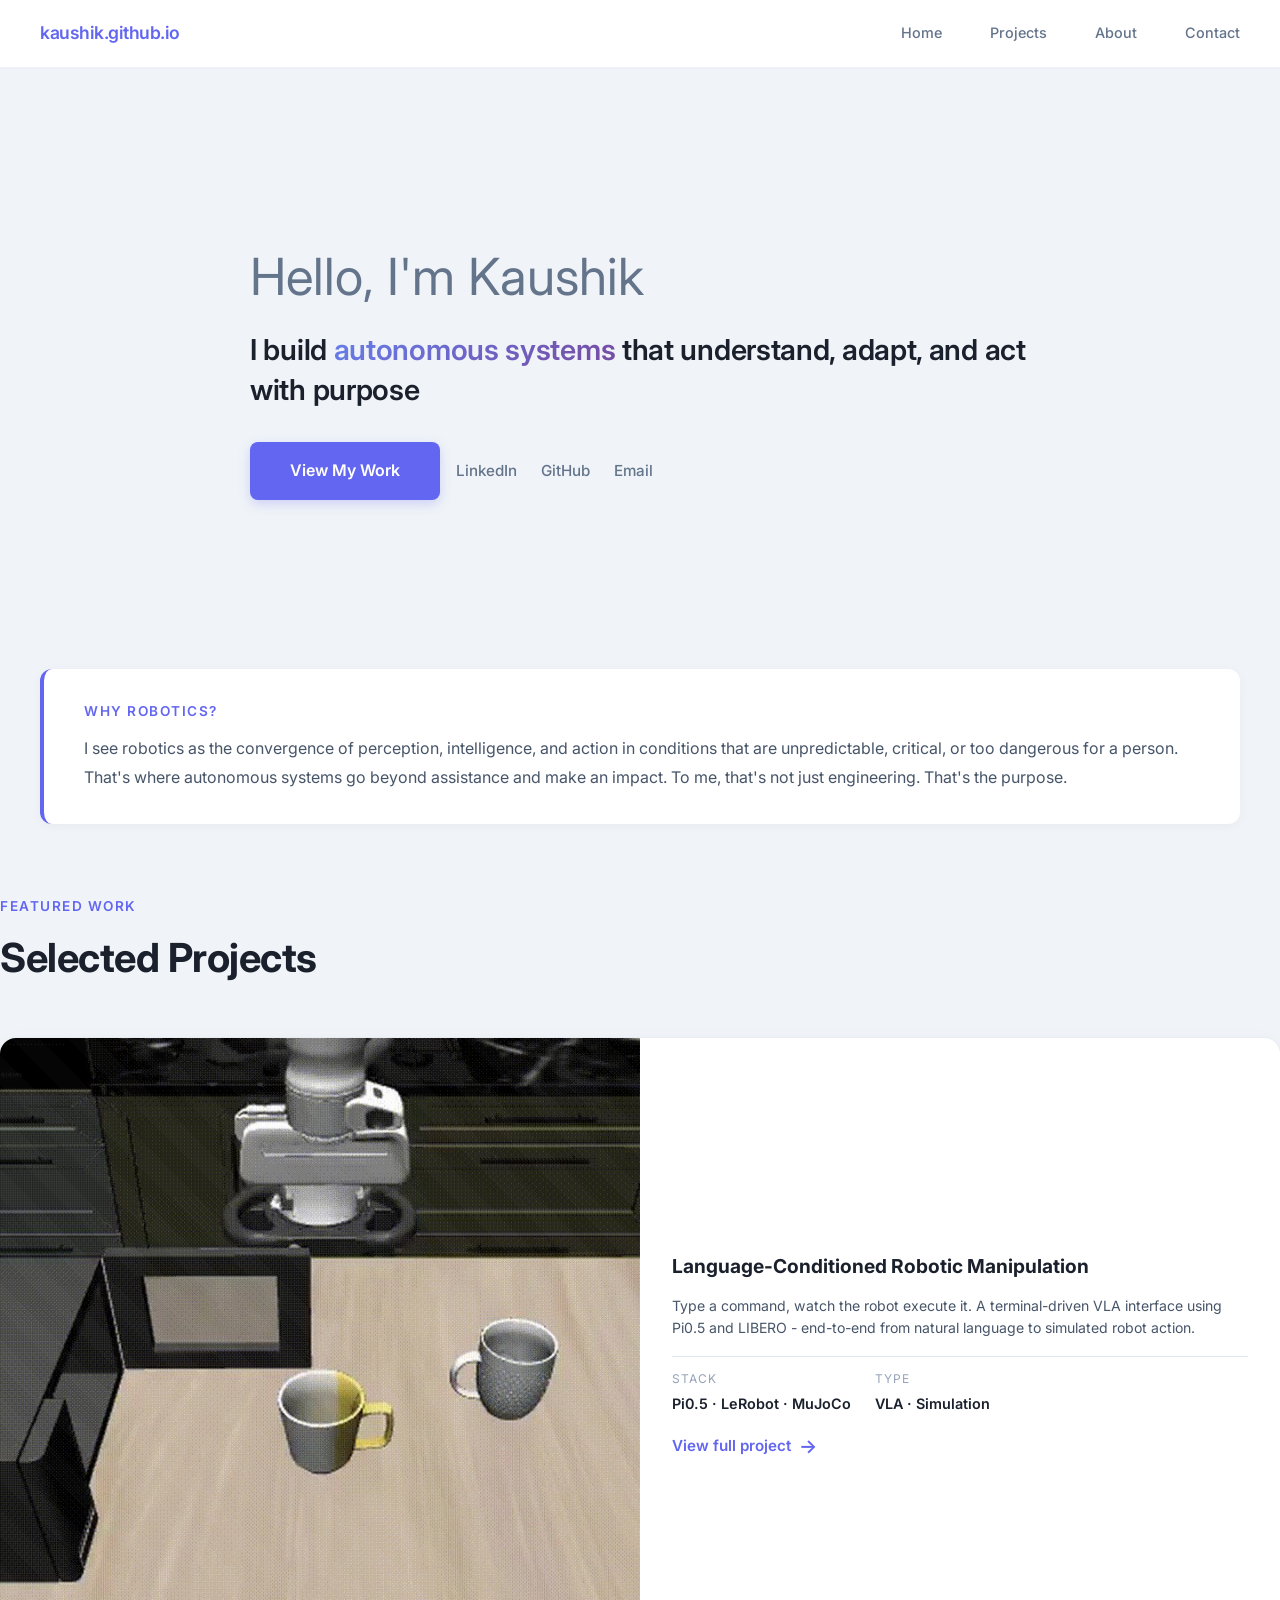
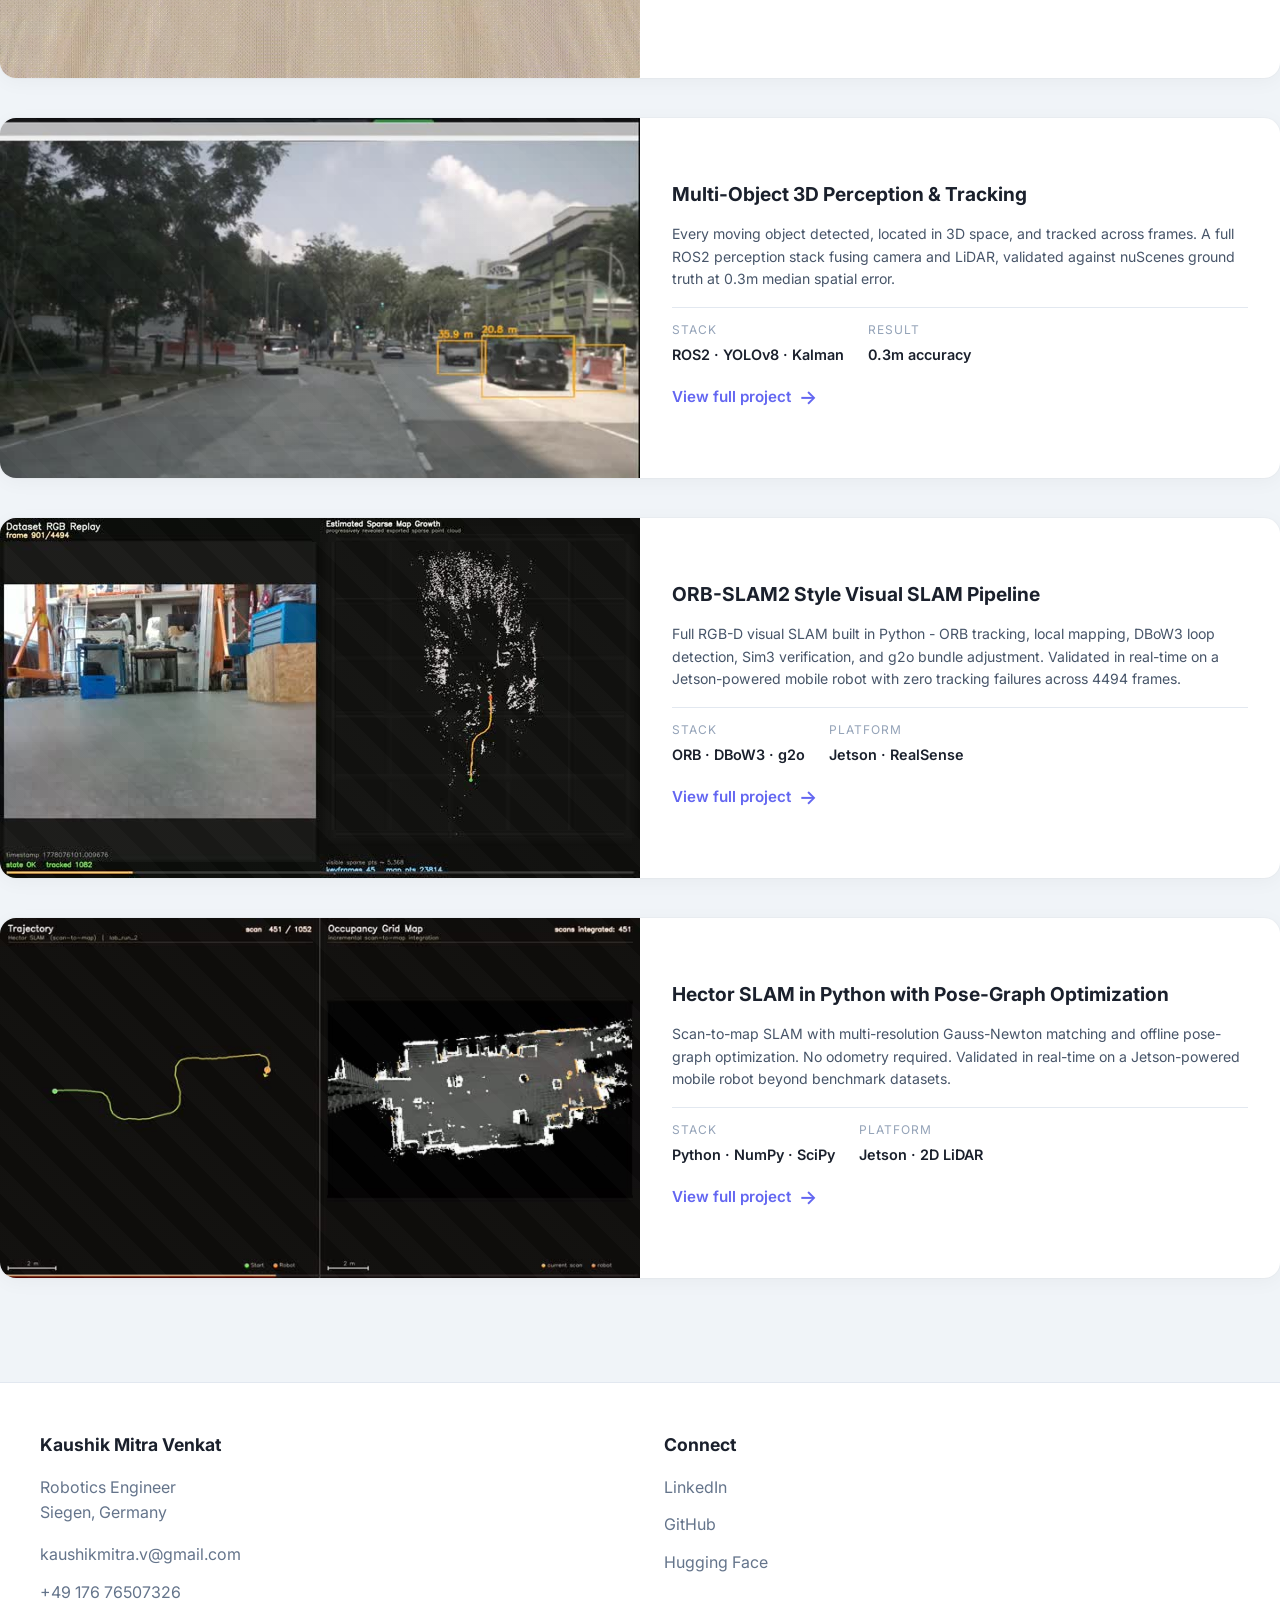
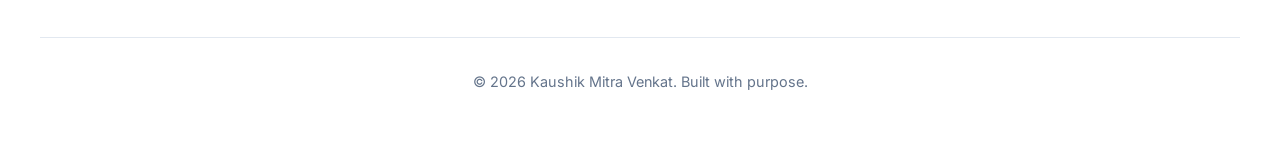
==== index.html @ 3b8bf7ac "Initial portfolio upload" ====
<!DOCTYPE html>
<html lang="en">
<head>
    <meta charset="UTF-8">
    <meta name="viewport" content="width=device-width, initial-scale=1.0">
    <meta name="description" content="Kaushik Mitra Venkat - Robotics Engineer specializing in perception systems, SLAM, and autonomous navigation">
    <title>Kaushik Mitra Venkat - Robotics Engineer</title>
    <link rel="stylesheet" href="styles.css">
</head>
<body>
    <!-- Navigation -->
    <nav>
        <div class="container">
            <div class="logo">kaushik.github.io</div>
            <ul class="nav-links">
                <li><a href="index.html">Home</a></li>
                <li><a href="projects.html">Projects</a></li>
                <li><a href="about.html">About</a></li>
                <li><a href="#contact">Contact</a></li>
            </ul>
        </div>
    </nav>

    <!-- Hero Section -->
    <section class="hero">
        <div class="container">
            <div class="hero-text-only">
                <div class="hero-greeting">Hello, I'm Kaushik</div>
                <div class="hero-mission">I build <span class="highlight">autonomous systems</span> that understand, adapt, and act with purpose</div>
                <div class="cta-buttons">
                    <a href="#projects" class="btn-primary">View My Work</a>
                    <div class="contact-links">
                        <a href="https://www.linkedin.com/in/kaushikmitra23/" target="_blank" class="contact-link">LinkedIn</a>
                        <a href="https://github.com/Kaushik-DIY" target="_blank" class="contact-link">GitHub</a>
                        <a href="mailto:kaushikmitra.v@gmail.com" class="contact-link">Email</a>
                    </div>
                </div>
            </div>
        </div>
    </section>

    <!-- Why Robotics -->
    <section class="container">
        <div class="why-robotics-full">
            <div class="why-robotics-label">Why Robotics?</div>
            <p>I see robotics as the convergence of perception, intelligence, and action in conditions that are unpredictable, critical, or too dangerous for a person. That's where autonomous systems go beyond assistance and make an impact. To me, that's not just engineering. That's the purpose.</p>
        </div>
    </section>

    <!-- Featured Projects -->
    <section class="section container" id="projects">
        <div class="section-header">
            <div class="section-label">Featured Work</div>
            <h2>Selected Projects</h2>
        </div>
        <div class="projects-list">

            <div class="project-card">
                <div class="project-visual">
                    <img src="assets/projects/pi05_poster.jpg"
                         data-gif="assets/projects/pi05_demo_preview.gif"
                         data-poster="assets/projects/pi05_poster.jpg"
                         alt="Language-Conditioned Robotic Manipulation"
                         class="gif-thumb">
                </div>
                <div class="project-details">
                    <div class="project-title">Language-Conditioned Robotic Manipulation</div>
                    <div class="project-impact">Type a command, watch the robot execute it. A terminal-driven VLA interface using Pi0.5 and LIBERO - end-to-end from natural language to simulated robot action.</div>
                    <div class="project-meta">
                        <div class="meta-item"><div class="meta-label">Stack</div><div class="meta-value">Pi0.5 · LeRobot · MuJoCo</div></div>
                        <div class="meta-item"><div class="meta-label">Type</div><div class="meta-value">VLA · Simulation</div></div>
                    </div>
                    <a href="project-pi05.html" class="project-link">View full project</a>
                </div>
            </div>

            <div class="project-card">
                <div class="project-visual">
                    <img src="assets/projects/mot_poster.jpg"
                         data-gif="assets/projects/mot_demo.gif"
                         data-poster="assets/projects/mot_poster.jpg"
                         alt="Multi-Object 3D Perception and Tracking"
                         class="gif-thumb">
                </div>
                <div class="project-details">
                    <div class="project-title">Multi-Object 3D Perception & Tracking</div>
                    <div class="project-impact">Every moving object detected, located in 3D space, and tracked across frames. A full ROS2 perception stack fusing camera and LiDAR, validated against nuScenes ground truth at 0.3m median spatial error.</div>
                    <div class="project-meta">
                        <div class="meta-item"><div class="meta-label">Stack</div><div class="meta-value">ROS2 · YOLOv8 · Kalman</div></div>
                        <div class="meta-item"><div class="meta-label">Result</div><div class="meta-value">0.3m accuracy</div></div>
                    </div>
                    <a href="project-mot.html" class="project-link">View full project</a>
                </div>
            </div>

            <div class="project-card">
                <div class="project-visual">
                    <img src="assets/projects/orb_slam_poster.jpg"
                         data-gif="assets/projects/orb_slam.gif"
                         data-poster="assets/projects/orb_slam_poster.jpg"
                         alt="PY-ORB Visual SLAM"
                         class="gif-thumb">
                </div>
                <div class="project-details">
                    <div class="project-title">ORB-SLAM2 Style Visual SLAM Pipeline</div>
                    <div class="project-impact">Full RGB-D visual SLAM built in Python - ORB tracking, local mapping, DBoW3 loop detection, Sim3 verification, and g2o bundle adjustment. Validated in real-time on a Jetson-powered mobile robot with zero tracking failures across 4494 frames.</div>
                    <div class="project-meta">
                        <div class="meta-item"><div class="meta-label">Stack</div><div class="meta-value">ORB · DBoW3 · g2o</div></div>
                        <div class="meta-item"><div class="meta-label">Platform</div><div class="meta-value">Jetson · RealSense</div></div>
                    </div>
                    <a href="project-orb.html" class="project-link">View full project</a>
                </div>
            </div>

            <div class="project-card">
                <div class="project-visual">
                    <img src="assets/projects/hector_slam_poster.jpg"
                         data-gif="assets/projects/hector_slam.gif"
                         data-poster="assets/projects/hector_slam_poster.jpg"
                         alt="Hector SLAM"
                         class="gif-thumb">
                </div>
                <div class="project-details">
                    <div class="project-title">Hector SLAM in Python with Pose-Graph Optimization</div>
                    <div class="project-impact">Scan-to-map SLAM with multi-resolution Gauss-Newton matching and offline pose-graph optimization. No odometry required. Validated in real-time on a Jetson-powered mobile robot beyond benchmark datasets.</div>
                    <div class="project-meta">
                        <div class="meta-item"><div class="meta-label">Stack</div><div class="meta-value">Python · NumPy · SciPy</div></div>
                        <div class="meta-item"><div class="meta-label">Platform</div><div class="meta-value">Jetson · 2D LiDAR</div></div>
                    </div>
                    <a href="project-hector.html" class="project-link">View full project</a>
                </div>
            </div>

        </div>
    </section>

    <!-- Footer -->
    <footer id="contact">
        <div class="container">
            <div class="footer-content">
                <div class="footer-section">
                    <h3>Kaushik Mitra Venkat</h3>
                    <p style="color: #64748b; margin-top: 0.5rem;">Robotics Engineer<br>Siegen, Germany</p>
                    <div class="footer-links" style="margin-top: 1rem;">
                        <a href="mailto:kaushikmitra.v@gmail.com">kaushikmitra.v@gmail.com</a>
                        <a href="tel:+4917676507326">+49 176 76507326</a>
                    </div>
                </div>
                <div class="footer-section">
                    <h3>Connect</h3>
                    <div class="footer-links">
                        <a href="https://www.linkedin.com/in/kaushikmitra23/" target="_blank">LinkedIn</a>
                        <a href="https://github.com/Kaushik-DIY" target="_blank">GitHub</a>
                        <a href="https://huggingface.co/Kaushik23" target="_blank">Hugging Face</a>
                    </div>
                </div>
            </div>
            <div class="footer-bottom">
                <p>© 2026 Kaushik Mitra Venkat. Built with purpose.</p>
            </div>
        </div>
    </footer>

    <script>
        // Smooth scroll
        document.querySelectorAll('a[href^="#"]').forEach(anchor => {
            anchor.addEventListener('click', function(e) {
                e.preventDefault();
                const target = document.querySelector(this.getAttribute('href'));
                if (target) target.scrollIntoView({ behavior: 'smooth', block: 'start' });
            });
        });

        // GIF hover-play - reliable poster/gif swap method
        document.querySelectorAll('.gif-thumb').forEach(img => {
            const gifSrc   = img.getAttribute('data-gif');
            const posterSrc = img.getAttribute('data-poster');

            // Ensure we start with poster (static)
            img.src = posterSrc;

            img.closest('.project-card').addEventListener('mouseenter', () => {
                img.src = gifSrc;
            });

            img.closest('.project-card').addEventListener('mouseleave', () => {
                img.src = posterSrc;
            });
        });
    </script>
</body>
</html>
---- styles.css ----
@import url('https://fonts.googleapis.com/css2?family=Inter:wght@300;400;500;600;700&display=swap');

* {
    margin: 0;
    padding: 0;
    box-sizing: border-box;
}

body {
    font-family: 'Inter', -apple-system, BlinkMacSystemFont, 'Segoe UI', sans-serif;
    background: #F0F4F8;
    color: #1a202c;
    line-height: 1.6;
    overflow-x: hidden;
}

.container {
    max-width: 1280px;
    margin: 0 auto;
    padding: 0 40px;
}

/* Navigation */
nav {
    background: rgba(255, 255, 255, 0.95);
    backdrop-filter: blur(12px);
    border-bottom: 1px solid rgba(99, 102, 241, 0.1);
    padding: 1.2rem 0;
    position: sticky;
    top: 0;
    z-index: 100;
    box-shadow: 0 1px 3px rgba(0, 0, 0, 0.02);
}

nav .container {
    display: flex;
    justify-content: space-between;
    align-items: center;
}

.logo {
    font-size: 1.1rem;
    font-weight: 600;
    color: #6366f1;
    letter-spacing: -0.5px;
}

.nav-links {
    display: flex;
    gap: 3rem;
    list-style: none;
}

.nav-links a {
    color: #64748b;
    text-decoration: none;
    font-weight: 500;
    font-size: 0.9rem;
    transition: color 0.3s;
}

.nav-links a:hover {
    color: #6366f1;
}

.resume-btn {
    background: #6366f1;
    color: white;
    padding: 0.65rem 1.8rem;
    border-radius: 6px;
    text-decoration: none;
    font-weight: 600;
    font-size: 0.9rem;
    transition: all 0.3s;
    box-shadow: 0 2px 8px rgba(99, 102, 241, 0.2);
}

.resume-btn:hover {
    background: #4f46e5;
    transform: translateY(-1px);
    box-shadow: 0 4px 12px rgba(99, 102, 241, 0.3);
}

/* Hero Section */
.hero {
    min-height: 65vh;
    display: flex;
    align-items: center;
    padding: 2.5rem 0 1.5rem;
    position: relative;
}

.hero-grid {
    display: grid;
    grid-template-columns: 1fr 420px;
    gap: 6rem;
    align-items: center;
}

.hero-text {
    animation: fadeInUp 0.8s ease-out;
}

@keyframes fadeInUp {
    from {
        opacity: 0;
        transform: translateY(20px);
    }
    to {
        opacity: 1;
        transform: translateY(0);
    }
}

.hero-greeting {
    font-size: 3.2rem;
    color: #64748b;
    margin-bottom: 0.75rem;
    font-weight: 400;
    white-space: nowrap;
}

.hero-mission {
    font-size: 1.6rem;
    font-weight: 600;
    color: #1a202c;
    line-height: 1.4;
    letter-spacing: -0.3px;
    margin-bottom: 2rem;
}

.hero-mission .highlight {
    background: linear-gradient(135deg, #667eea 0%, #764ba2 100%);
    -webkit-background-clip: text;
    -webkit-text-fill-color: transparent;
    background-clip: text;
}

.cta-buttons {
    display: flex;
    gap: 1rem;
    align-items: center;
}

.btn-primary {
    background: #6366f1;
    color: white;
    padding: 1rem 2.5rem;
    border-radius: 8px;
    text-decoration: none;
    font-weight: 600;
    transition: all 0.3s;
    border: none;
    cursor: pointer;
    font-size: 1rem;
    box-shadow: 0 4px 12px rgba(99, 102, 241, 0.25);
    display: inline-block;
}

.btn-primary:hover {
    background: #4f46e5;
    transform: translateY(-2px);
    box-shadow: 0 6px 20px rgba(99, 102, 241, 0.35);
}

.contact-links {
    display: flex;
    gap: 1.5rem;
    align-items: center;
}

.contact-link {
    color: #64748b;
    text-decoration: none;
    font-size: 0.95rem;
    font-weight: 500;
    transition: color 0.3s;
}

.contact-link:hover {
    color: #6366f1;
}

.hero-image-container {
    position: relative;
}

.hero-image {
    width: 100%;
    aspect-ratio: 1;
    border-radius: 16px;
    box-shadow: 
        0 20px 60px rgba(99, 102, 241, 0.15),
        0 0 0 1px rgba(99, 102, 241, 0.1);
    object-fit: cover;
}

/* Why Robotics - Full Width */
.why-robotics-full {
    background: white;
    padding: 2rem 2.5rem;
    border-radius: 12px;
    border-left: 4px solid #6366f1;
    margin: 1rem 0 2rem 0;
    box-shadow: 0 2px 12px rgba(0, 0, 0, 0.04);
}

.why-robotics-label {
    font-size: 0.85rem;
    color: #6366f1;
    font-weight: 600;
    text-transform: uppercase;
    letter-spacing: 1.5px;
    margin-bottom: 0.75rem;
}

.why-robotics-full p {
    color: #475569;
    line-height: 1.8;
    font-size: 1rem;
}

/* Sections */
.section {
    padding: 2.5rem 0;
    position: relative;
}

.section-header {
    margin-bottom: 3rem;
}

.section-label {
    font-size: 0.85rem;
    color: #6366f1;
    font-weight: 600;
    text-transform: uppercase;
    letter-spacing: 1.5px;
    margin-bottom: 0.5rem;
}

.section-header h2 {
    font-size: 2.5rem;
    font-weight: 700;
    color: #1a202c;
    letter-spacing: -0.5px;
}

/* Project Cards */
.projects-list {
    display: flex;
    flex-direction: column;
    gap: 2.5rem;
}

.project-card {
    background: white;
    border-radius: 16px;
    overflow: hidden;
    box-shadow: 
        0 4px 20px rgba(0, 0, 0, 0.04),
        0 0 0 1px rgba(0, 0, 0, 0.02);
    transition: all 0.4s cubic-bezier(0.4, 0, 0.2, 1);
    display: grid;
    grid-template-columns: 1fr 1fr;
}

.project-card:hover {
    transform: translateY(-8px);
    box-shadow: 
        0 20px 40px rgba(99, 102, 241, 0.12),
        0 0 0 1px rgba(99, 102, 241, 0.1);
}

.project-visual {
    background: linear-gradient(135deg, #667eea 0%, #764ba2 100%);
    position: relative;
    overflow: hidden;
    min-height: 160px;
    display: flex;
    align-items: center;
    justify-content: center;
}

.project-visual img,
.project-visual video {
    width: 100%;
    height: 100%;
    object-fit: cover;
}

.project-visual::before {
    content: '';
    position: absolute;
    top: 0;
    left: 0;
    right: 0;
    bottom: 0;
    background: repeating-linear-gradient(
        45deg,
        transparent,
        transparent 20px,
        rgba(255, 255, 255, 0.02) 20px,
        rgba(255, 255, 255, 0.02) 40px
    );
}

.project-icon {
    font-size: 6rem;
    position: relative;
    z-index: 1;
    filter: drop-shadow(0 4px 12px rgba(0, 0, 0, 0.2));
}

.project-details {
    padding: 1.8rem 2rem;
    display: flex;
    flex-direction: column;
    justify-content: center;
}



.project-title {
    font-size: 1.2rem;
    font-weight: 700;
    margin-bottom: 1rem;
    color: #1a202c;
    line-height: 1.3;
}

.project-impact {
    color: #475569;
    margin-bottom: 1rem;
    line-height: 1.6;
    font-size: 0.88rem;
}

.project-meta {
    display: flex;
    gap: 1.5rem;
    margin-bottom: 1rem;
    padding-top: 0.75rem;
    border-top: 1px solid #e2e8f0;
}

.meta-item {
    display: flex;
    flex-direction: column;
    gap: 0.25rem;
}

.meta-label {
    font-size: 0.75rem;
    color: #94a3b8;
    text-transform: uppercase;
    letter-spacing: 1px;
}

.meta-value {
    font-weight: 600;
    color: #1a202c;
    font-size: 0.9rem;
}

.project-link {
    color: #6366f1;
    text-decoration: none;
    font-weight: 600;
    display: inline-flex;
    align-items: center;
    gap: 0.5rem;
    transition: gap 0.3s;
    font-size: 0.95rem;
}

.project-link:hover {
    gap: 0.8rem;
}

.project-link::after {
    content: '→';
    font-size: 1.2rem;
}

/* Alternate gradients */
.project-card:nth-child(2) .project-visual {
    background: linear-gradient(135deg, #f093fb 0%, #f5576c 100%);
}

.project-card:nth-child(3) .project-visual {
    background: linear-gradient(135deg, #4facfe 0%, #00f2fe 100%);
}

.project-card:nth-child(4) .project-visual {
    background: linear-gradient(135deg, #43e97b 0%, #38f9d7 100%);
}

.project-card:nth-child(5) .project-visual {
    background: linear-gradient(135deg, #fa709a 0%, #fee140 100%);
}

/* Footer */
footer {
    background: white;
    border-top: 1px solid #e2e8f0;
    padding: 3rem 0;
    margin-top: 4rem;
}

.footer-content {
    display: grid;
    grid-template-columns: 1fr 1fr;
    gap: 3rem;
    margin-bottom: 2rem;
}

.footer-section h3 {
    font-size: 1.1rem;
    margin-bottom: 1rem;
    color: #1a202c;
}

.footer-links {
    display: flex;
    flex-direction: column;
    gap: 0.75rem;
}

.footer-links a {
    color: #64748b;
    text-decoration: none;
    transition: color 0.3s;
}

.footer-links a:hover {
    color: #6366f1;
}

.footer-bottom {
    text-align: center;
    padding-top: 2rem;
    border-top: 1px solid #e2e8f0;
    color: #64748b;
    font-size: 0.9rem;
}

/* Mobile Responsive */
@media (max-width: 768px) {
    .hero-grid {
        grid-template-columns: 1fr;
        gap: 3rem;
    }
    
    .hero-image-container {
        order: -1;
        max-width: 300px;
        margin: 0 auto;
    }
    
    .hero-greeting {
        font-size: 1.5rem;
    }
    
    .hero-mission {
        font-size: 2rem;
    }
    
    .project-card {
        grid-template-columns: 1fr;
    }
    
    .project-visual {
        min-height: 250px;
    }
    
    .footer-content {
        grid-template-columns: 1fr;
    }
    
    .nav-links {
        gap: 1.5rem;
    }
}

/* ── Hero text-only (no photo) ── */
.hero-text-only {
    max-width: 780px;
    animation: fadeInUp 0.8s ease-out;
}

.hero-text-only .hero-greeting {
    font-size: 3.2rem;
    color: #64748b;
    margin-bottom: 0.75rem;
    font-weight: 400;
    white-space: nowrap;
}

.hero-text-only .hero-mission {
    font-size: 1.8rem;
    font-weight: 600;
    color: #1a202c;
    line-height: 1.4;
    letter-spacing: -0.3px;
    margin-bottom: 2rem;
}

/* ── GIF hover-play ── */
.hover-gif {
    width: 100%;
    height: 100%;
    object-fit: cover;
    display: block;
    cursor: pointer;
    transition: opacity 0.2s ease;
}

.project-card:not(:hover) .hover-gif {
    opacity: 0.92;
}

/* ── GIF thumbnail hover-play ── */
.gif-thumb {
    width: 100%;
    height: 100%;
    object-fit: cover;
    display: block;
    cursor: pointer;
}
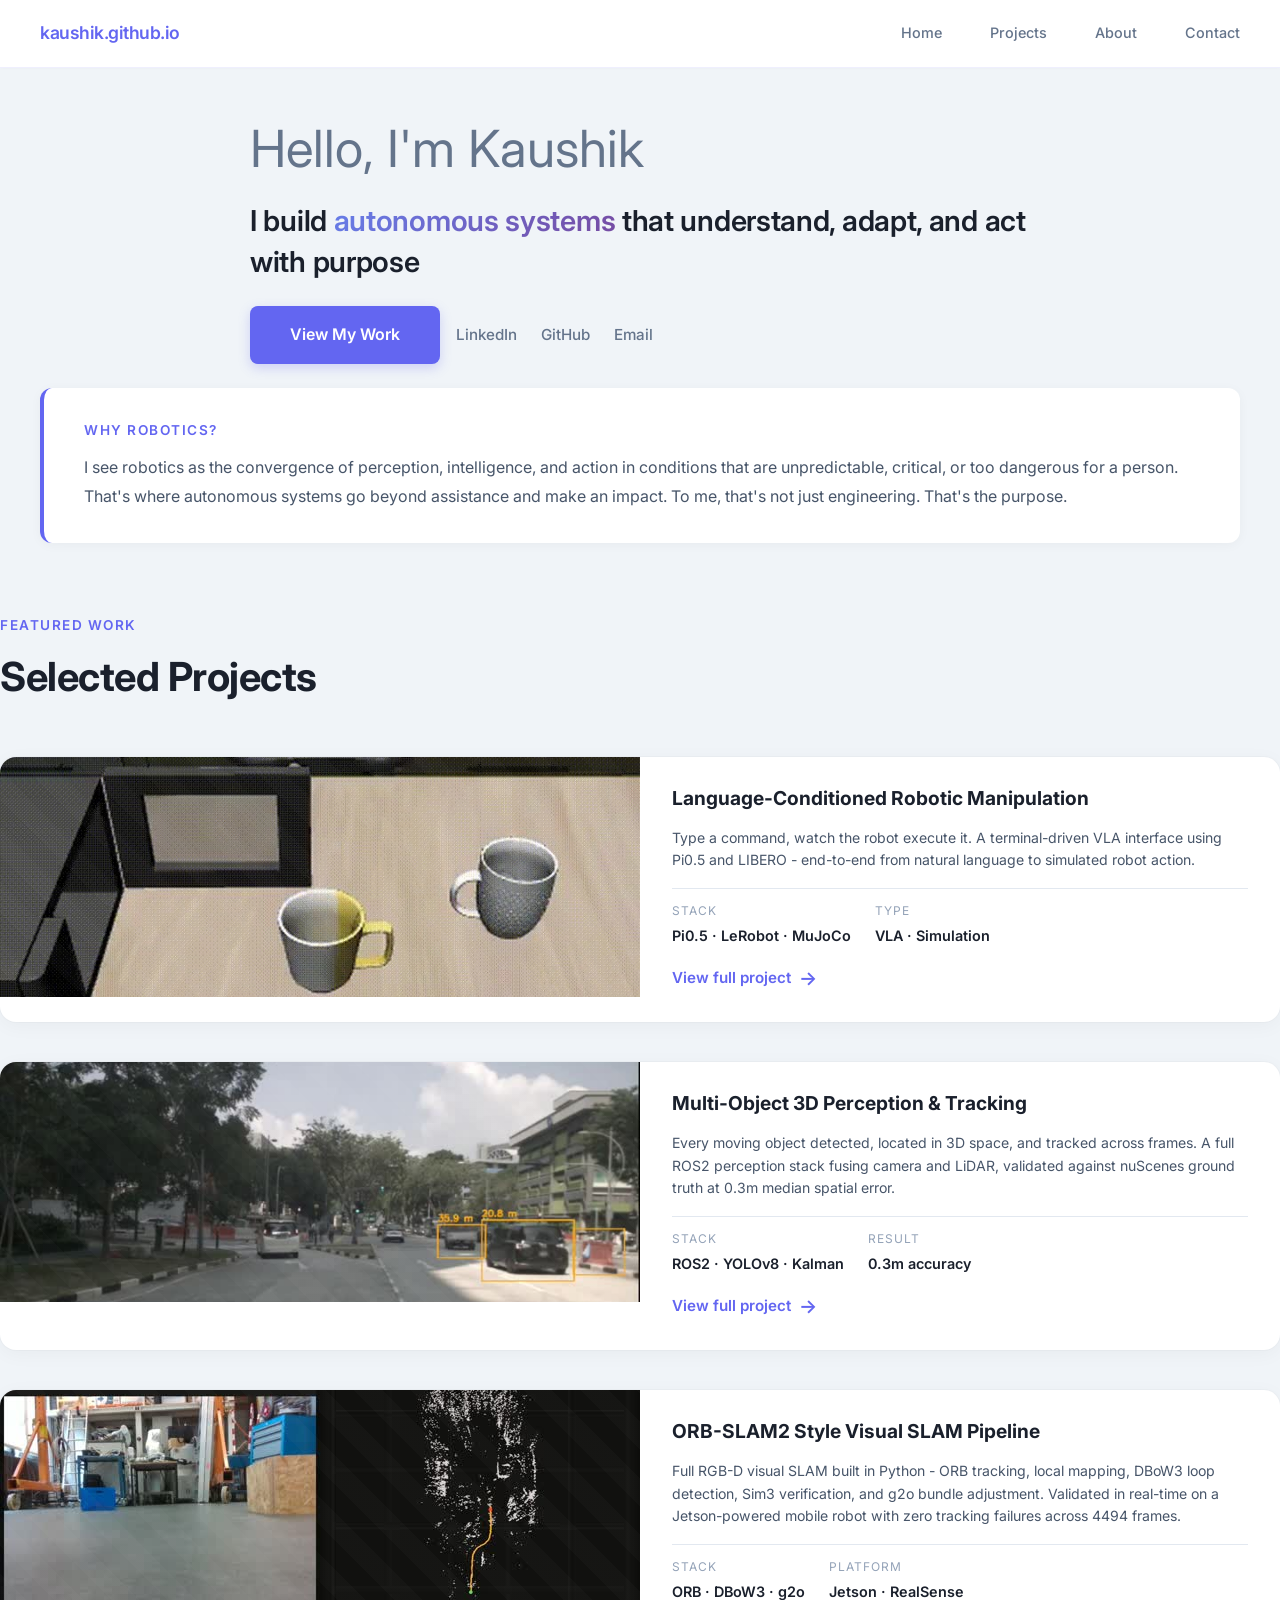
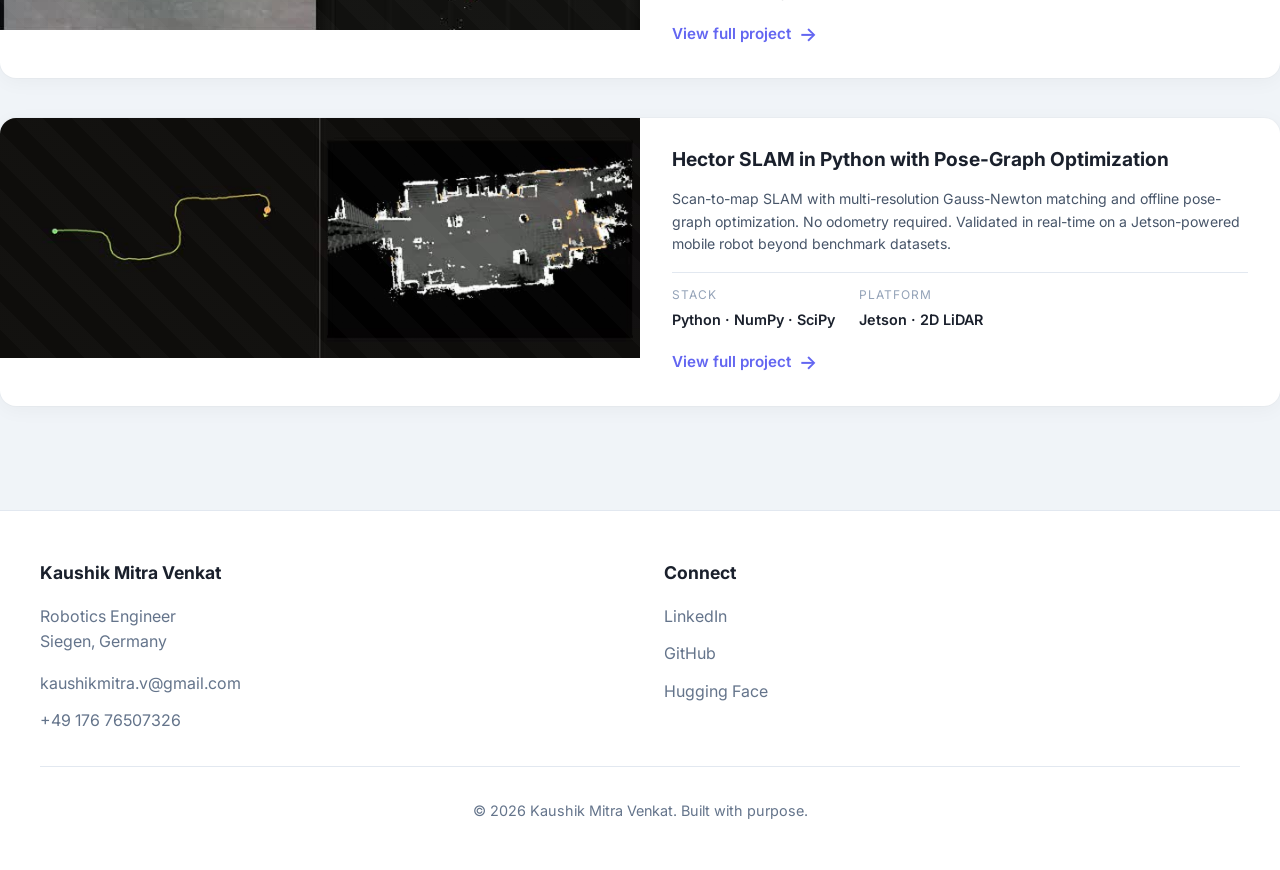
==== commit 4de69586: "Add styles for card height consistency and layout fixes Added CSS styles to enforce consistent card " ====
--- a/index.html
+++ b/index.html
@@ -6,6 +6,35 @@
     <meta name="description" content="Kaushik Mitra Venkat - Robotics Engineer specializing in perception systems, SLAM, and autonomous navigation">
     <title>Kaushik Mitra Venkat - Robotics Engineer</title>
     <link rel="stylesheet" href="styles.css">
+    <style>
+        /* Fix: enforce consistent card visual height across all cards */
+        .project-visual {
+            height: 240px !important;
+            min-height: 240px !important;
+        }
+        .project-visual img,
+        .project-visual .gif-thumb {
+            width: 100%;
+            height: 100%;
+            object-fit: cover;
+            display: block;
+        }
+        /* Fix: reduce gap between CTA buttons and Why Robotics section */
+        .hero {
+            min-height: auto !important;
+            padding-bottom: 1.5rem !important;
+        }
+        .why-robotics-full {
+            margin-top: 0 !important;
+            margin-bottom: 2rem !important;
+        }
+        .cta-buttons {
+            margin-bottom: 0 !important;
+        }
+        .hero-text-only .hero-mission {
+            margin-bottom: 1.5rem !important;
+        }
+    </style>
 </head>
 <body>
     <!-- Navigation -->
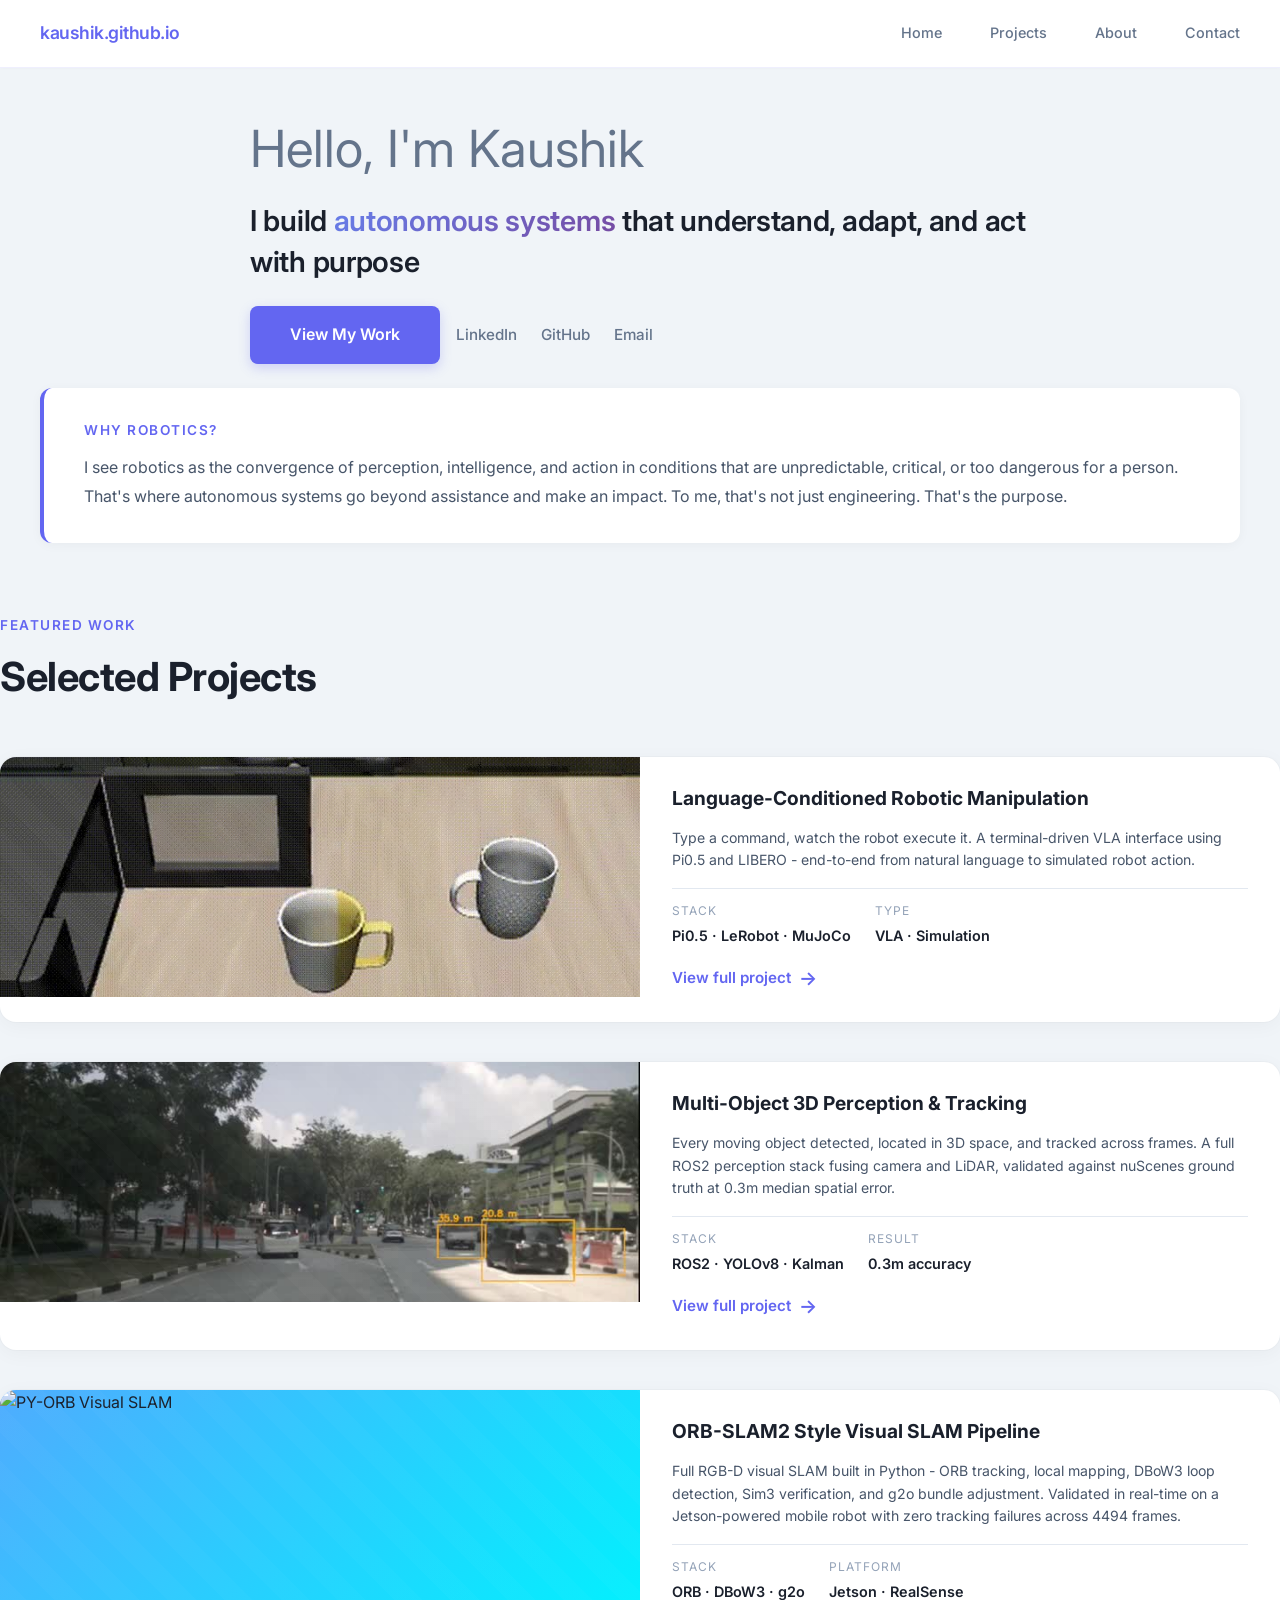
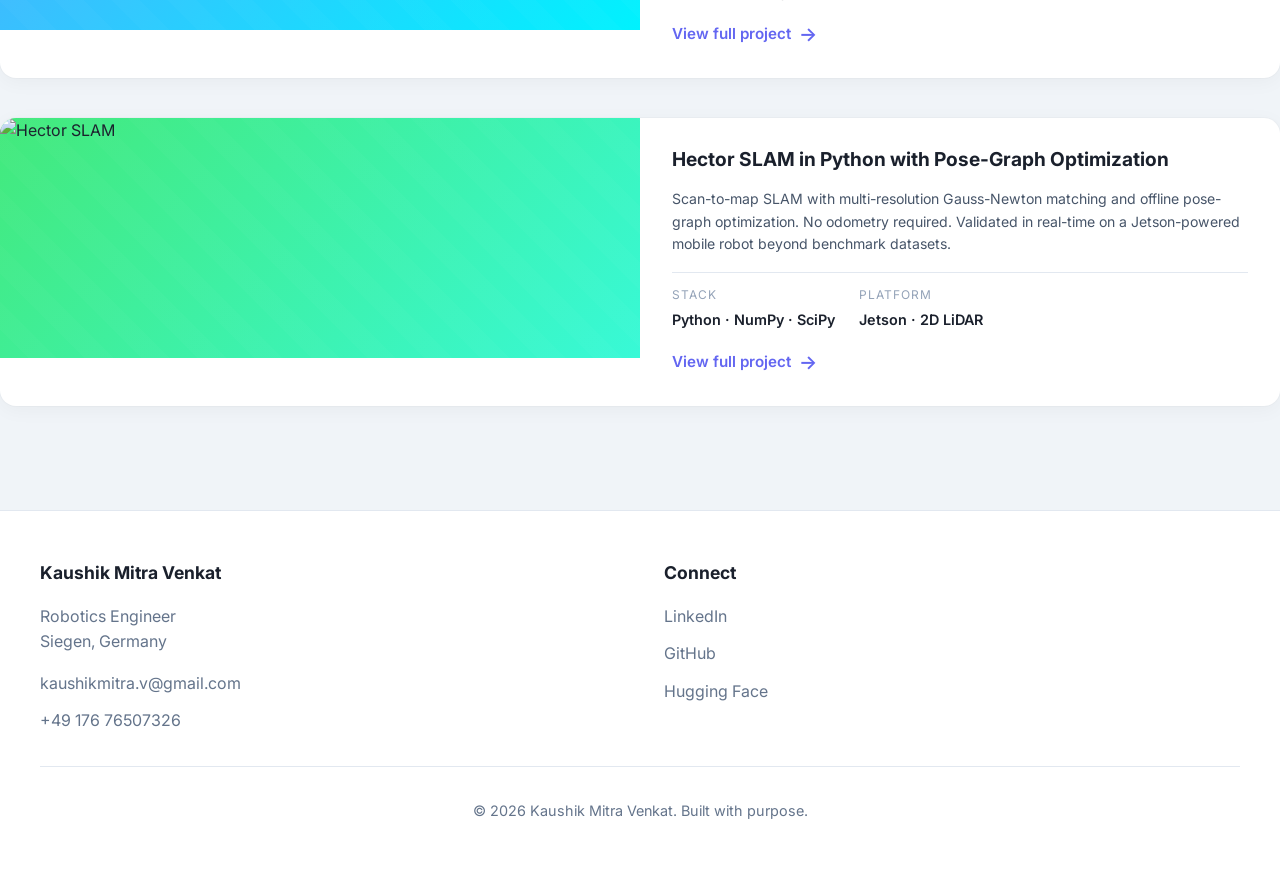
==== commit 40100b4d: "Update project images and data attributes" ====
--- a/index.html
+++ b/index.html
@@ -124,9 +124,9 @@
 
             <div class="project-card">
                 <div class="project-visual">
-                    <img src="assets/projects/orb_slam_poster.jpg"
-                         data-gif="assets/projects/orb_slam.gif"
-                         data-poster="assets/projects/orb_slam_poster.jpg"
+                    <img src="assets/projects/orb_card_poster.jpg"
+                         data-gif="assets/projects/orb_card.gif"
+                         data-poster="assets/projects/orb_card_poster.jpg"
                          alt="PY-ORB Visual SLAM"
                          class="gif-thumb">
                 </div>
@@ -143,9 +143,9 @@
 
             <div class="project-card">
                 <div class="project-visual">
-                    <img src="assets/projects/hector_slam_poster.jpg"
-                         data-gif="assets/projects/hector_slam.gif"
-                         data-poster="assets/projects/hector_slam_poster.jpg"
+                    <img src="assets/projects/hector_card_poster.jpg"
+                         data-gif="assets/projects/hector_card.gif"
+                         data-poster="assets/projects/hector_card_poster.jpg"
                          alt="Hector SLAM"
                          class="gif-thumb">
                 </div>
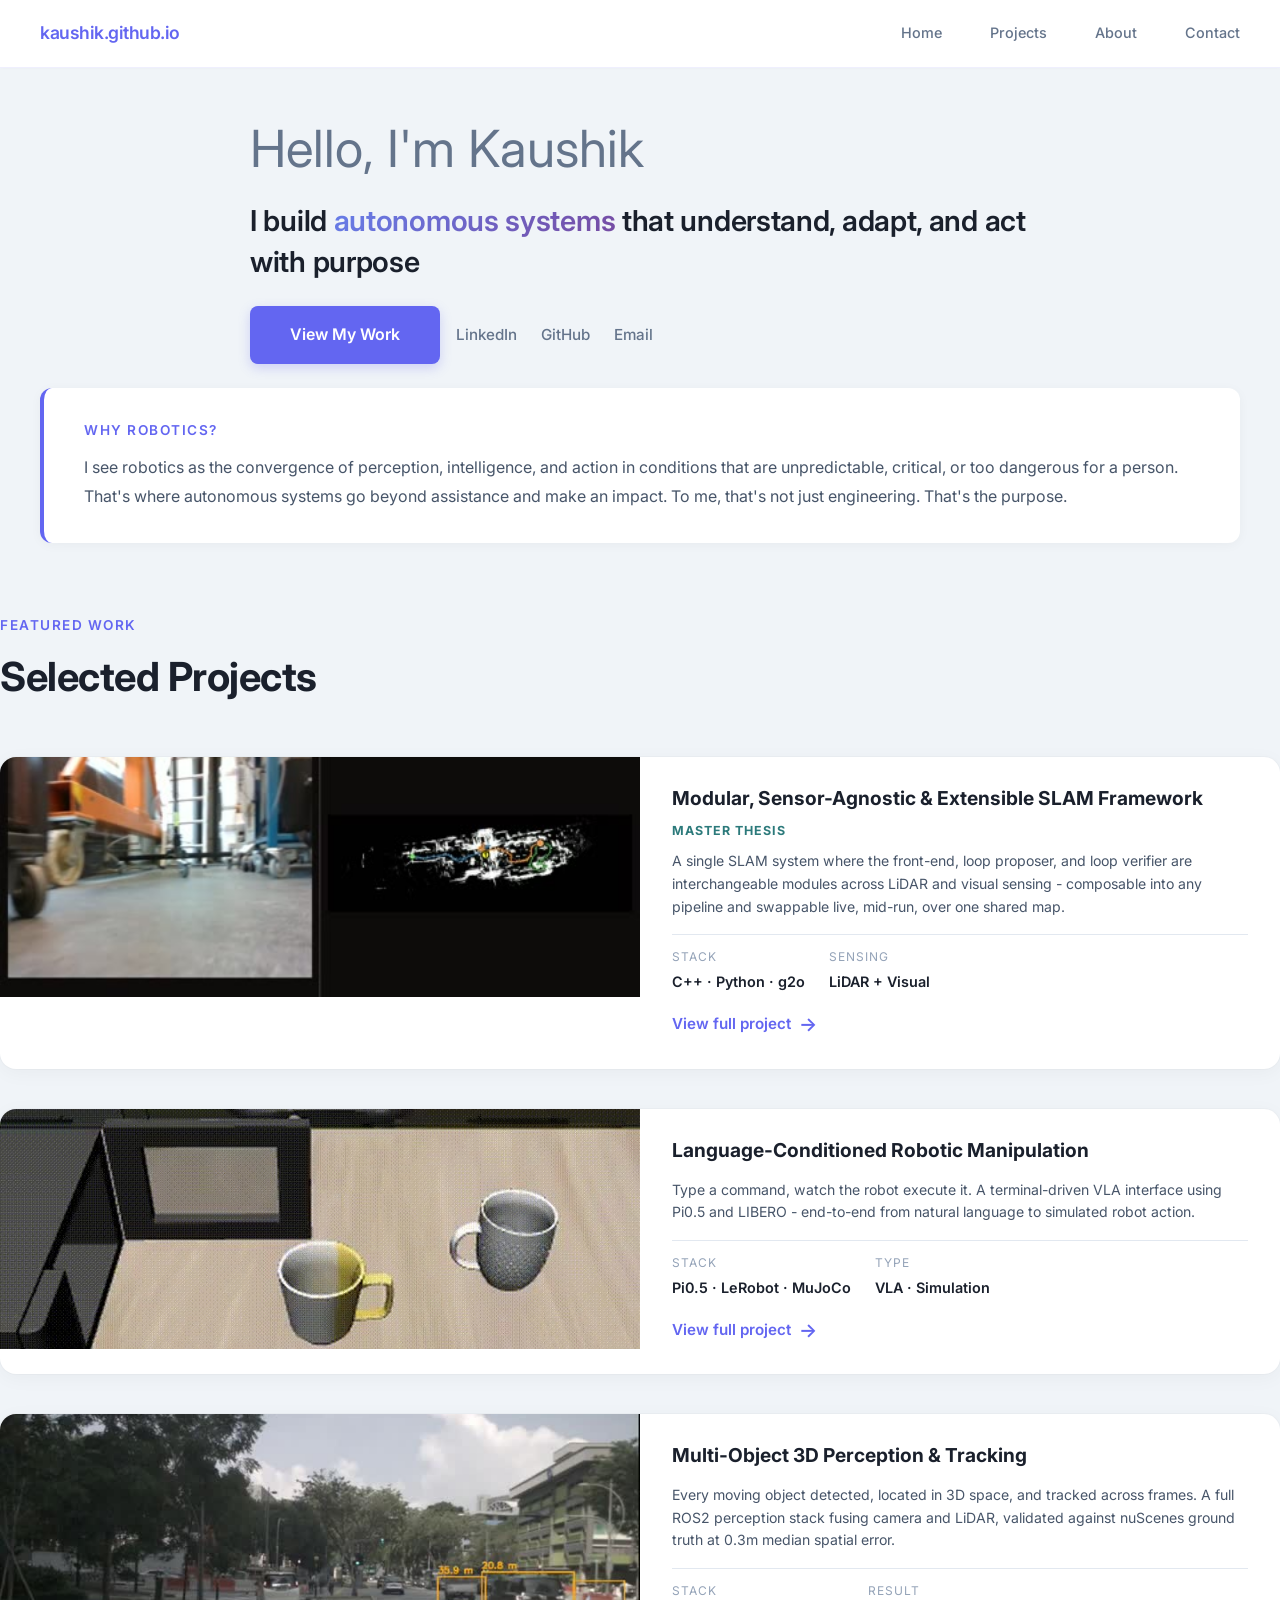
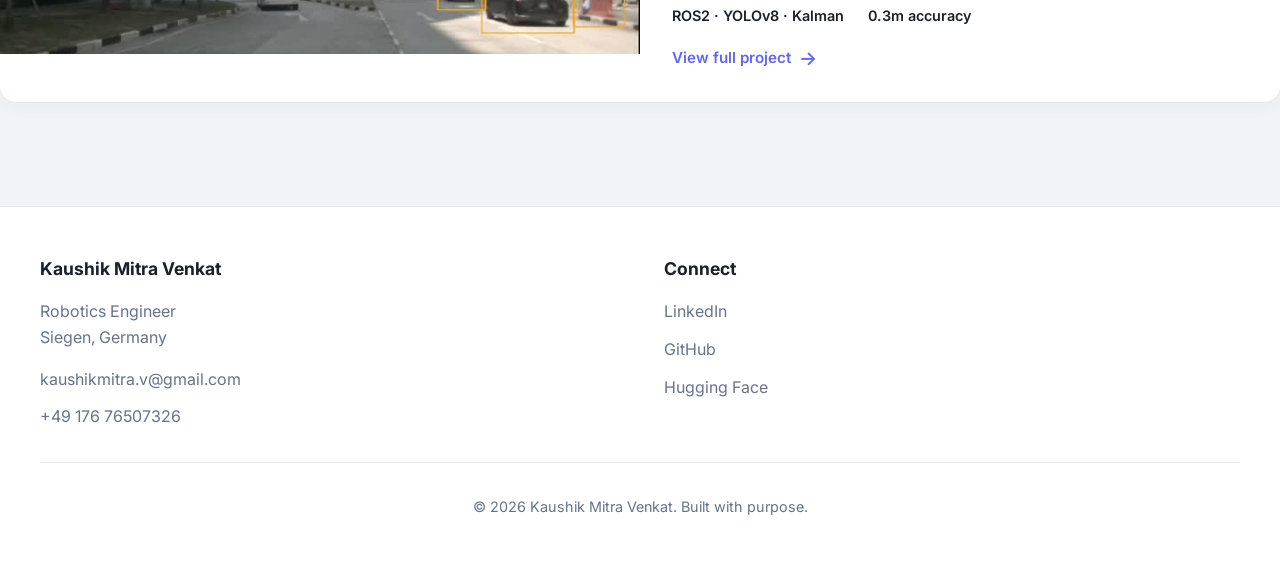
==== commit fe9479c3: "Add Modular SLAM Framework (Master Thesis) project; plain title cards - New project-slam.html (video" ====
--- a/index.html
+++ b/index.html
@@ -86,6 +86,26 @@
 
             <div class="project-card">
                 <div class="project-visual">
+                    <img src="assets/projects/slam_card_poster.jpg"
+                         data-gif="assets/projects/slam_card.gif"
+                         data-poster="assets/projects/slam_card_poster.jpg"
+                         alt="Modular, Sensor-Agnostic & Extensible SLAM Framework"
+                         class="gif-thumb">
+                </div>
+                <div class="project-details">
+                    <div class="project-title">Modular, Sensor-Agnostic &amp; Extensible SLAM Framework</div>
+                    <div style="font-size:0.78rem; font-weight:700; color:#2c7a7b; text-transform:uppercase; letter-spacing:1px; margin:-0.35rem 0 0.6rem;">Master Thesis</div>
+                    <div class="project-impact">A single SLAM system where the front-end, loop proposer, and loop verifier are interchangeable modules across LiDAR and visual sensing - composable into any pipeline and swappable live, mid-run, over one shared map.</div>
+                    <div class="project-meta">
+                        <div class="meta-item"><div class="meta-label">Stack</div><div class="meta-value">C++ · Python · g2o</div></div>
+                        <div class="meta-item"><div class="meta-label">Sensing</div><div class="meta-value">LiDAR + Visual</div></div>
+                    </div>
+                    <a href="project-slam.html" class="project-link">View full project</a>
+                </div>
+            </div>
+
+            <div class="project-card">
+                <div class="project-visual">
                     <img src="assets/projects/pi05_poster.jpg"
                          data-gif="assets/projects/pi05_demo_preview.gif"
                          data-poster="assets/projects/pi05_poster.jpg"
@@ -119,44 +139,6 @@
                         <div class="meta-item"><div class="meta-label">Result</div><div class="meta-value">0.3m accuracy</div></div>
                     </div>
                     <a href="project-mot.html" class="project-link">View full project</a>
-                </div>
-            </div>
-
-            <div class="project-card">
-                <div class="project-visual">
-                    <img src="assets/projects/orb_card_poster.jpg"
-                         data-gif="assets/projects/orb_card.gif"
-                         data-poster="assets/projects/orb_card_poster.jpg"
-                         alt="PY-ORB Visual SLAM"
-                         class="gif-thumb">
-                </div>
-                <div class="project-details">
-                    <div class="project-title">ORB-SLAM2 Style Visual SLAM Pipeline</div>
-                    <div class="project-impact">Full RGB-D visual SLAM built in Python - ORB tracking, local mapping, DBoW3 loop detection, Sim3 verification, and g2o bundle adjustment. Validated in real-time on a Jetson-powered mobile robot with zero tracking failures across 4494 frames.</div>
-                    <div class="project-meta">
-                        <div class="meta-item"><div class="meta-label">Stack</div><div class="meta-value">ORB · DBoW3 · g2o</div></div>
-                        <div class="meta-item"><div class="meta-label">Platform</div><div class="meta-value">Jetson · RealSense</div></div>
-                    </div>
-                    <a href="project-orb.html" class="project-link">View full project</a>
-                </div>
-            </div>
-
-            <div class="project-card">
-                <div class="project-visual">
-                    <img src="assets/projects/hector_card_poster.jpg"
-                         data-gif="assets/projects/hector_card.gif"
-                         data-poster="assets/projects/hector_card_poster.jpg"
-                         alt="Hector SLAM"
-                         class="gif-thumb">
-                </div>
-                <div class="project-details">
-                    <div class="project-title">Hector SLAM in Python with Pose-Graph Optimization</div>
-                    <div class="project-impact">Scan-to-map SLAM with multi-resolution Gauss-Newton matching and offline pose-graph optimization. No odometry required. Validated in real-time on a Jetson-powered mobile robot beyond benchmark datasets.</div>
-                    <div class="project-meta">
-                        <div class="meta-item"><div class="meta-label">Stack</div><div class="meta-value">Python · NumPy · SciPy</div></div>
-                        <div class="meta-item"><div class="meta-label">Platform</div><div class="meta-value">Jetson · 2D LiDAR</div></div>
-                    </div>
-                    <a href="project-hector.html" class="project-link">View full project</a>
                 </div>
             </div>
 
--- a/styles.css
+++ b/styles.css
@@ -273,7 +273,7 @@
 }
 
 .project-visual {
-    background: linear-gradient(135deg, #667eea 0%, #764ba2 100%);
+    background: #eef2f6;
     position: relative;
     overflow: hidden;
     min-height: 160px;
@@ -289,22 +289,6 @@
     object-fit: cover;
 }
 
-.project-visual::before {
-    content: '';
-    position: absolute;
-    top: 0;
-    left: 0;
-    right: 0;
-    bottom: 0;
-    background: repeating-linear-gradient(
-        45deg,
-        transparent,
-        transparent 20px,
-        rgba(255, 255, 255, 0.02) 20px,
-        rgba(255, 255, 255, 0.02) 40px
-    );
-}
-
 .project-icon {
     font-size: 6rem;
     position: relative;
@@ -381,23 +365,6 @@
 .project-link::after {
     content: '→';
     font-size: 1.2rem;
-}
-
-/* Alternate gradients */
-.project-card:nth-child(2) .project-visual {
-    background: linear-gradient(135deg, #f093fb 0%, #f5576c 100%);
-}
-
-.project-card:nth-child(3) .project-visual {
-    background: linear-gradient(135deg, #4facfe 0%, #00f2fe 100%);
-}
-
-.project-card:nth-child(4) .project-visual {
-    background: linear-gradient(135deg, #43e97b 0%, #38f9d7 100%);
-}
-
-.project-card:nth-child(5) .project-visual {
-    background: linear-gradient(135deg, #fa709a 0%, #fee140 100%);
 }
 
 /* Footer */
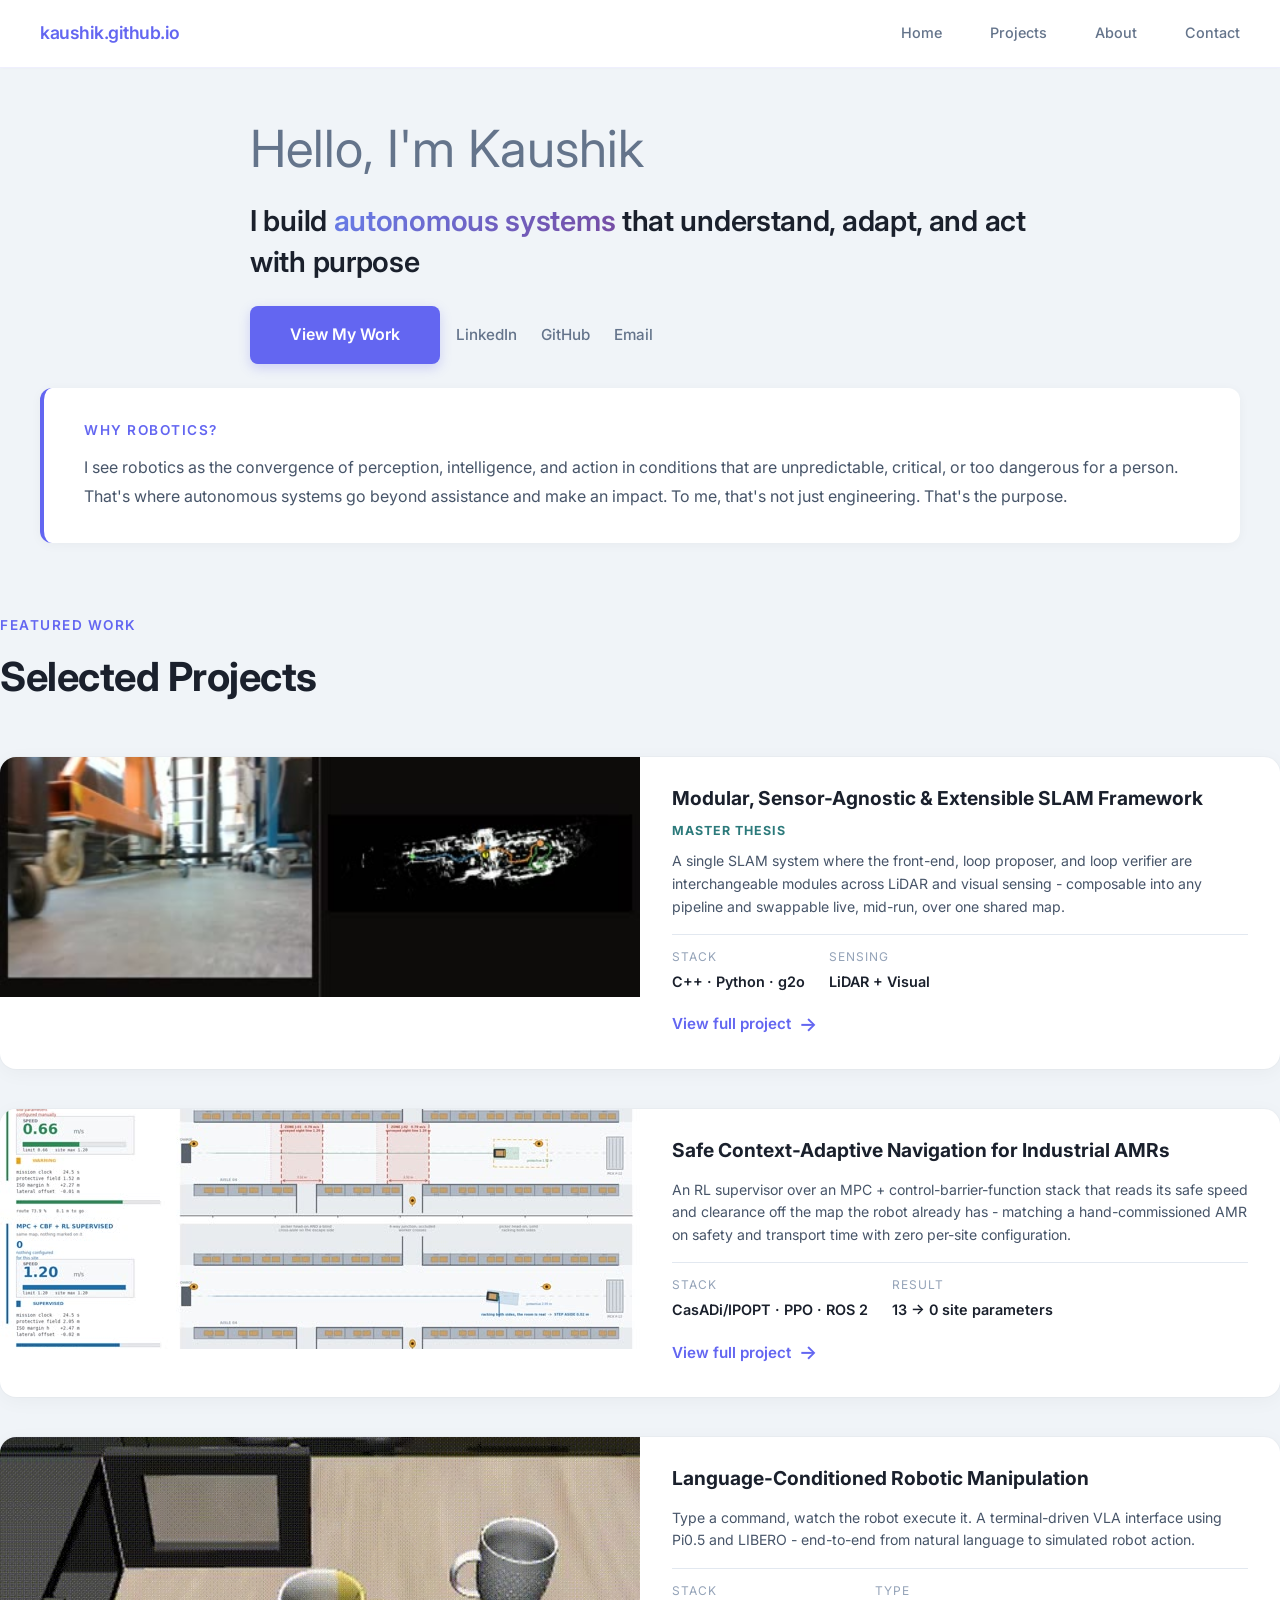
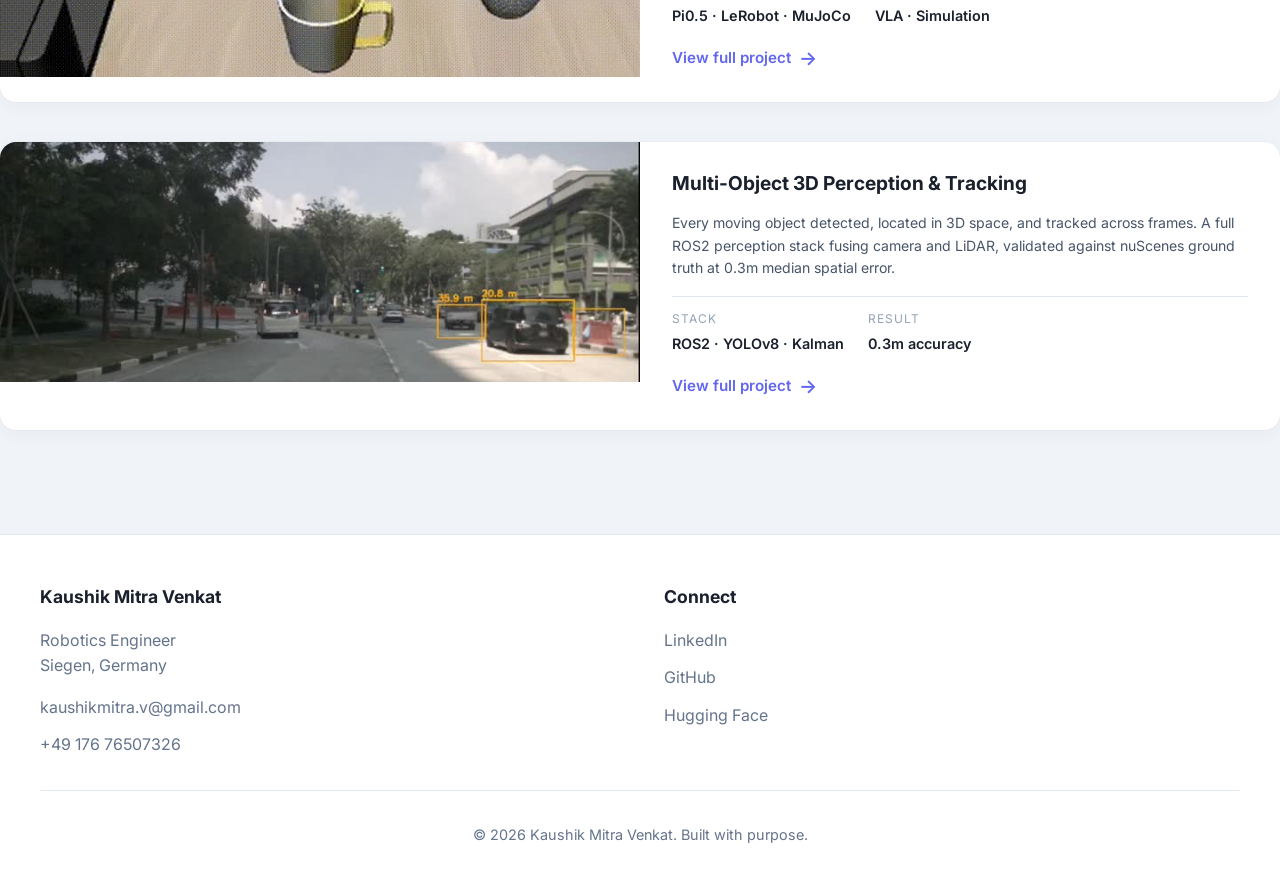
==== commit 6a2366ea: "Add Safe Context-Adaptive Navigation for Industrial AMRs New project page plus cards on the projects" ====
--- a/index.html
+++ b/index.html
@@ -106,6 +106,25 @@
 
             <div class="project-card">
                 <div class="project-visual">
+                    <img src="assets/projects/amr_card_poster.jpg"
+                         data-gif="assets/projects/amr_card.gif"
+                         data-poster="assets/projects/amr_card_poster.jpg"
+                         alt="Safe Context-Adaptive Navigation for Industrial AMRs"
+                         class="gif-thumb">
+                </div>
+                <div class="project-details">
+                    <div class="project-title">Safe Context-Adaptive Navigation for Industrial AMRs</div>
+                    <div class="project-impact">An RL supervisor over an MPC + control-barrier-function stack that reads its safe speed and clearance off the map the robot already has - matching a hand-commissioned AMR on safety and transport time with zero per-site configuration.</div>
+                    <div class="project-meta">
+                        <div class="meta-item"><div class="meta-label">Stack</div><div class="meta-value">CasADi/IPOPT &middot; PPO &middot; ROS 2</div></div>
+                        <div class="meta-item"><div class="meta-label">Result</div><div class="meta-value">13 &rarr; 0 site parameters</div></div>
+                    </div>
+                    <a href="project-amr.html" class="project-link">View full project</a>
+                </div>
+            </div>
+
+            <div class="project-card">
+                <div class="project-visual">
                     <img src="assets/projects/pi05_poster.jpg"
                          data-gif="assets/projects/pi05_demo_preview.gif"
                          data-poster="assets/projects/pi05_poster.jpg"
